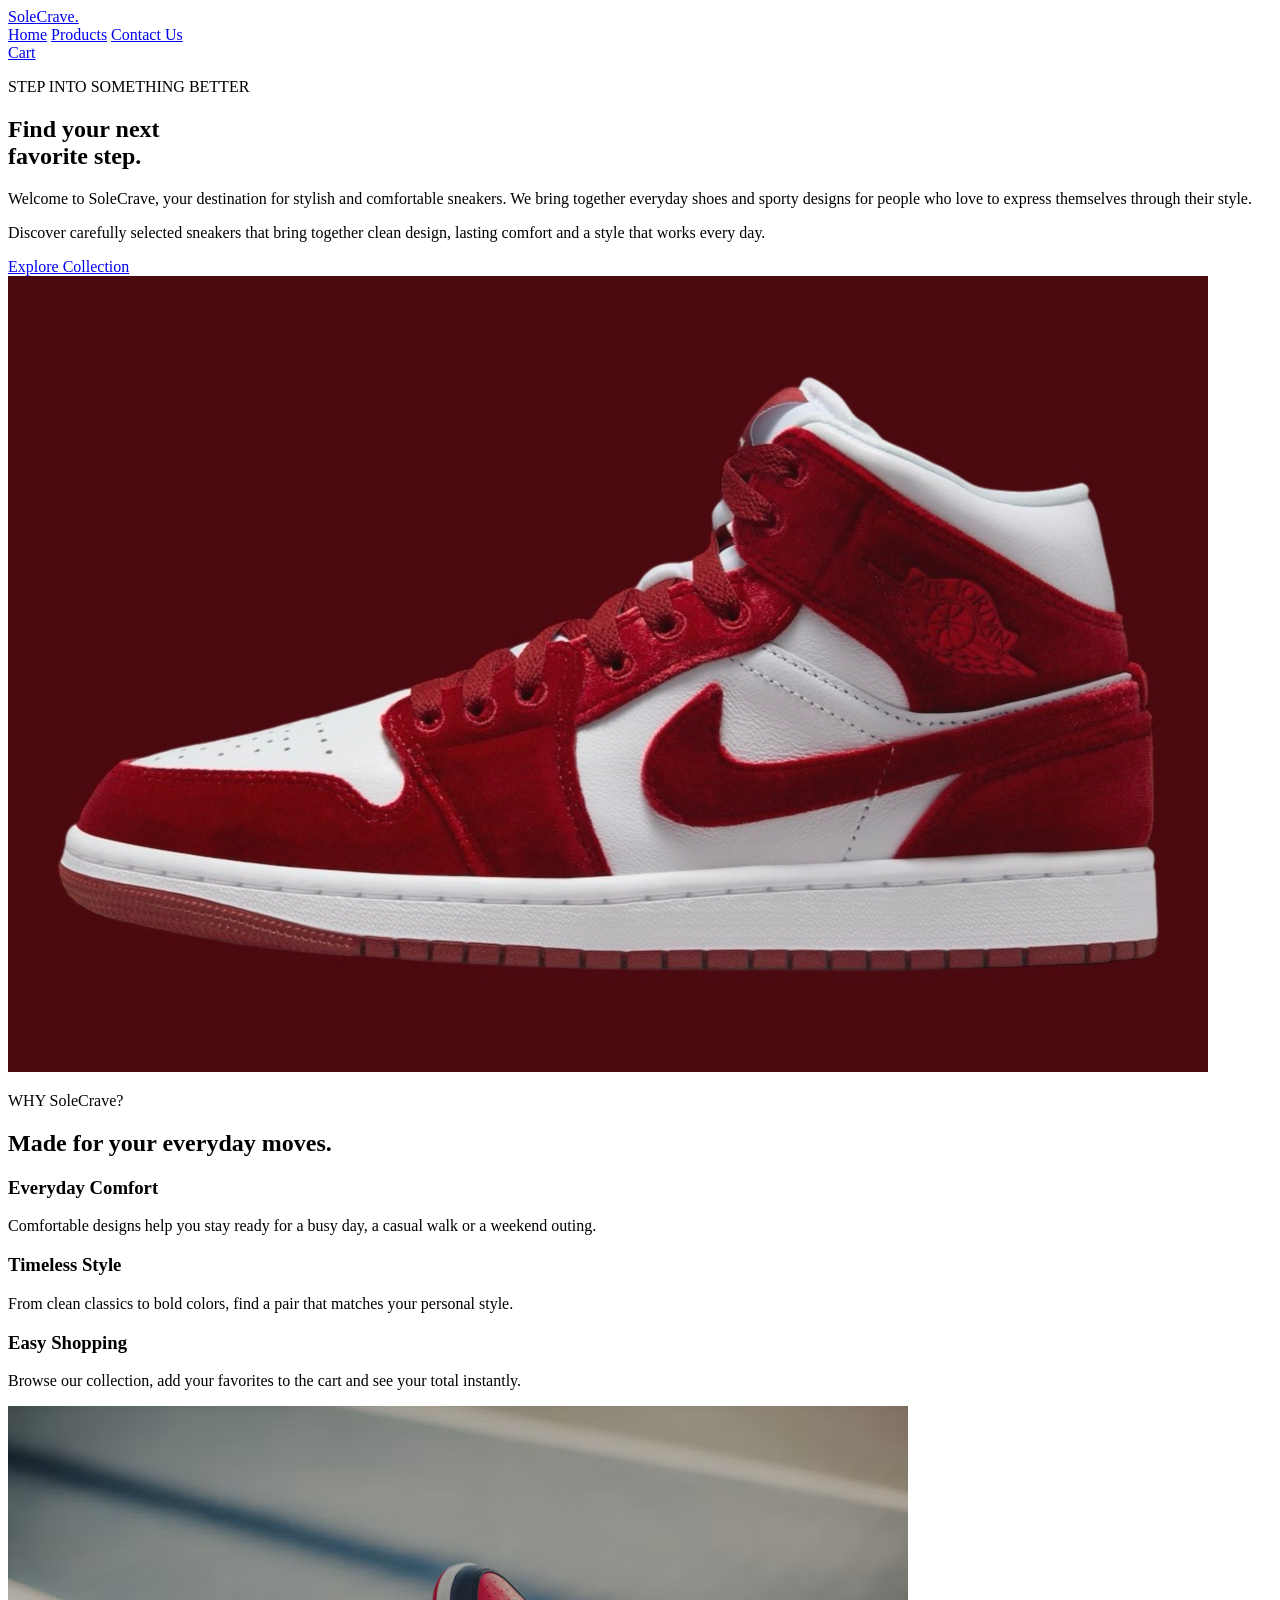
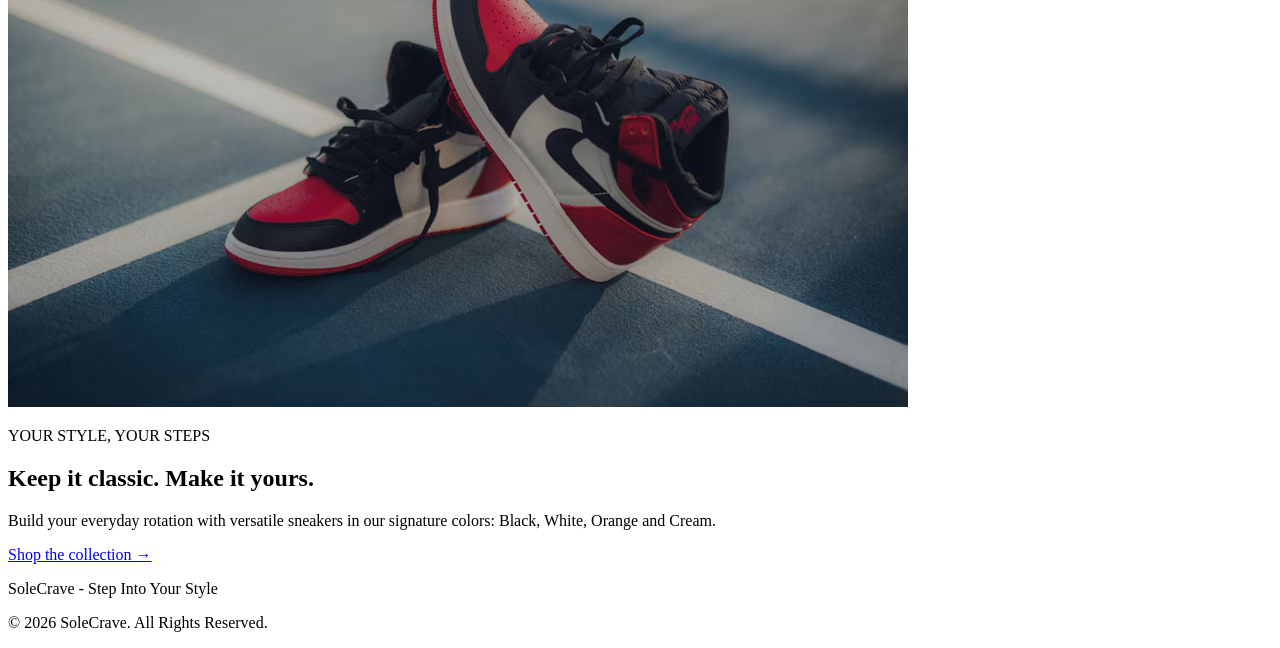
==== index.html @ fb66ddc5 "completed index.html full setup" ====
<!DOCTYPE html>
<html lang="en">
<head>
    <meta charset="UTF-8">
    <meta name="viewport" content="width=device-width, initial-scale=1.0">
    <title>SoleCrave | Home</title>
    <link rel="stylesheet" href="style.css">
</head>
<body>
    <!--Name: Rubayet Rahman Rahad | ID: 2310106 -->
    <header>
        <a class="logo" href="index.html">Sole<span>Crave.</span></a>
        <nav>
            <a class="active" href="index.html">Home</a>
            <a href="products.html">Products</a>
            <a href="contact.html">Contact Us</a>
        </nav>
        <a class="nav-cart" href="products.html#cart">Cart</a>
    </header>

    <main>
        <section class="hero">
            <div class="hero-text">
                <p class="eyebrow">STEP INTO SOMETHING BETTER</p>
                <h1>Find your next<br><span>favorite step.</span></h1>
                <p class="hero-description">Welcome to SoleCrave, your destination for stylish and comfortable sneakers. We bring together everyday shoes and sporty designs for people who love to express themselves through their style.</p>
                <p>Discover carefully selected sneakers that bring together clean design, lasting comfort and a style that works every day.</p>
                <a class="button-link" href="products.html">Explore Collection</a>
            </div>
            <div class="hero-image">
                <img src="pictures/index 1st image.jpg" alt="Air jordan 1 High">
            </div>
        </section>

        <section class="intro-section">
            <p class="eyebrow">WHY SoleCrave?</p>
            <h2>Made for your everyday moves.</h2>
            <div class="container">
                <div class="info-card">
                    <h3>Everyday Comfort</h3>
                    <p>Comfortable designs help you stay ready for a busy day, a casual walk or a weekend outing.</p>
                </div>
                <div class="info-card">
                    <h3>Timeless Style</h3>
                    <p>From clean classics to bold colors, find a pair that matches your personal style.</p>
                </div>
                <div class="info-card">
                    <h3>Easy Shopping</h3>
                    <p>Browse our collection, add your favorites to the cart and see your total instantly.</p>
                </div>
            </div>
        </section>

        <section class="feature-section">
            <img src="pictures/index 2nd image.jpg" alt="White sneaker close-up">
            <div>
                <p class="eyebrow">YOUR STYLE, YOUR STEPS</p>
                <h2>Keep it classic. Make it yours.</h2>
                <p>Build your everyday rotation with versatile sneakers in our signature colors: Black, White, Orange and Cream.</p>
                <a class="text-link" href="products.html">Shop the collection →</a>
            </div>
        </section>
    </main>

    <footer>
         <p>SoleCrave - Step Into Your Style</p>
         <p>© 2026 SoleCrave. All Rights Reserved.</p>
       
    </footer>
</body>
</html>
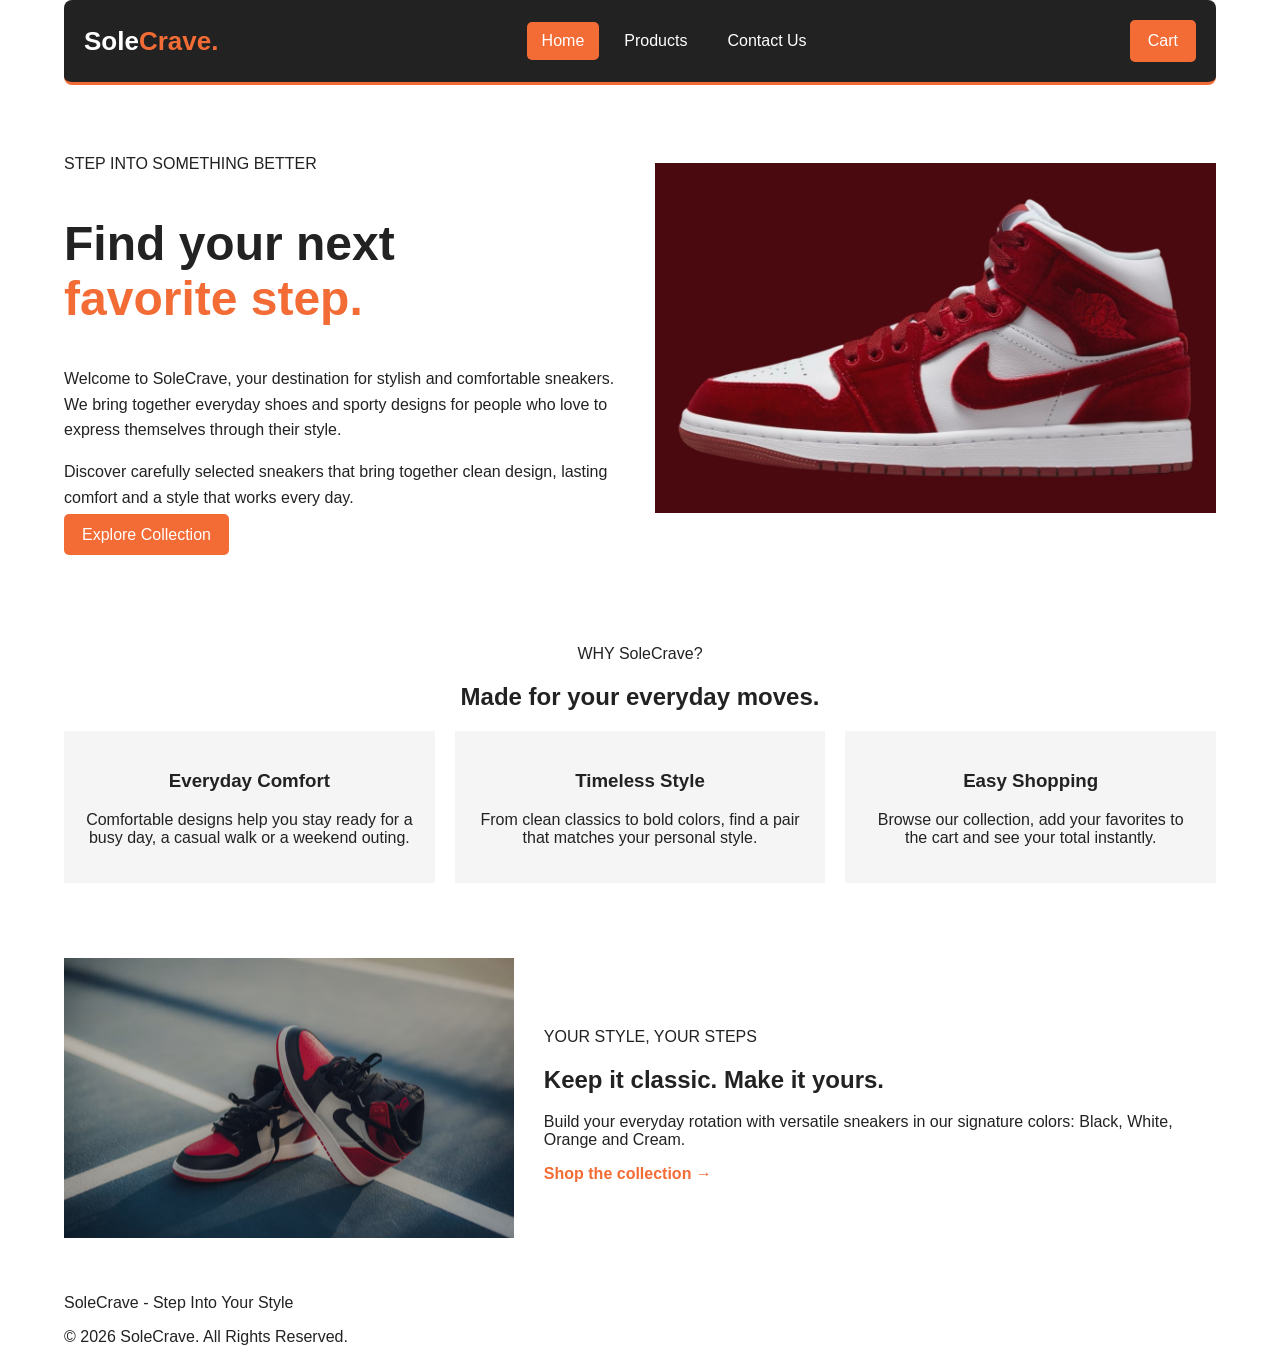
==== commit 6dbff6e4: "added basic css and css for index page also added 2 products and pictures in products" ====
--- a/index.html
+++ b/index.html
@@ -68,4 +68,4 @@
        
     </footer>
 </body>
-</html>
+</html>
--- a/style.css
+++ b/style.css
@@ -0,0 +1,147 @@
+/* General Style */
+* {
+    box-sizing: border-box;
+}
+
+body {
+    width: 90%;
+    max-width: 1200px;
+    margin: auto;
+    font-family: Arial, sans-serif;
+    background-color: #ffffff;
+    color: #222222;
+}
+
+/* Header and Navigation */
+header {
+    display: flex;
+    justify-content: space-between;
+    align-items: center;
+    padding: 20px;
+    background-color: #222222;
+    border-bottom: 3px solid #f36b35;
+    border-radius: 8px;
+}
+
+.logo {
+    font-size: 26px;
+    font-weight: bold;
+    text-decoration: none;
+    color: #ffffff;
+}
+
+.logo span {
+    color: #f36b35;
+}
+
+nav {
+    display: flex;
+    gap: 10px;
+}
+
+nav a {
+    text-decoration: none;
+    color: #ffffff;
+    padding: 10px 15px;
+    border-radius: 5px;
+}
+
+nav a:hover, nav a.active {
+    background-color: #f36b35;
+    color: white;
+}
+
+.nav-cart, button, .button-link {
+    background-color: #f36b35;
+    color: white;
+    border: none;
+    padding: 12px 18px;
+    text-decoration: none;
+    cursor: pointer;
+    border-radius: 5px;
+}
+
+button:hover, .button-link:hover, .nav-cart:hover {
+    background-color: #ffffff;
+    color: #222222;
+}
+
+/* Home Page */
+.hero {
+    display: flex;
+    align-items: center;
+    gap: 30px;
+    padding: 50px 0;
+}
+
+.hero-text, .hero-image {
+    flex: 1;
+}
+
+.hero h1 {
+    font-size: 48px;
+}
+
+.hero h1 span {
+    color: #f36b35;
+}
+
+.hero p {
+    line-height: 1.6;
+}
+
+.hero img {
+    width: 100%;
+    height: 350px;
+    object-fit: cover;
+}
+
+.intro-section, .hours-section {
+    text-align: center;
+    padding: 35px 0;
+}
+
+.container {
+    display: flex;
+    gap: 20px;
+    margin-top: 20px;
+}
+
+.info-card {
+    flex: 1;
+    padding: 20px;
+    background-color: #f5f5f5;
+}
+
+.feature-section {
+    display: flex;
+    align-items: center;
+    gap: 30px;
+    padding: 40px 0;
+}
+
+.feature-section img {
+    width: 45%;
+    height: 280px;
+    object-fit: cover;
+}
+
+.text-link {
+    color: #f36b35;
+    font-weight: bold;
+    text-decoration: none;
+}
+
+/* Page Headings */
+.page-main {
+    min-height: 70vh;
+}
+
+.page-heading {
+    text-align: center;
+    padding: 40px 0;
+}
+
+.page-heading p {
+    color: #666666;
+}
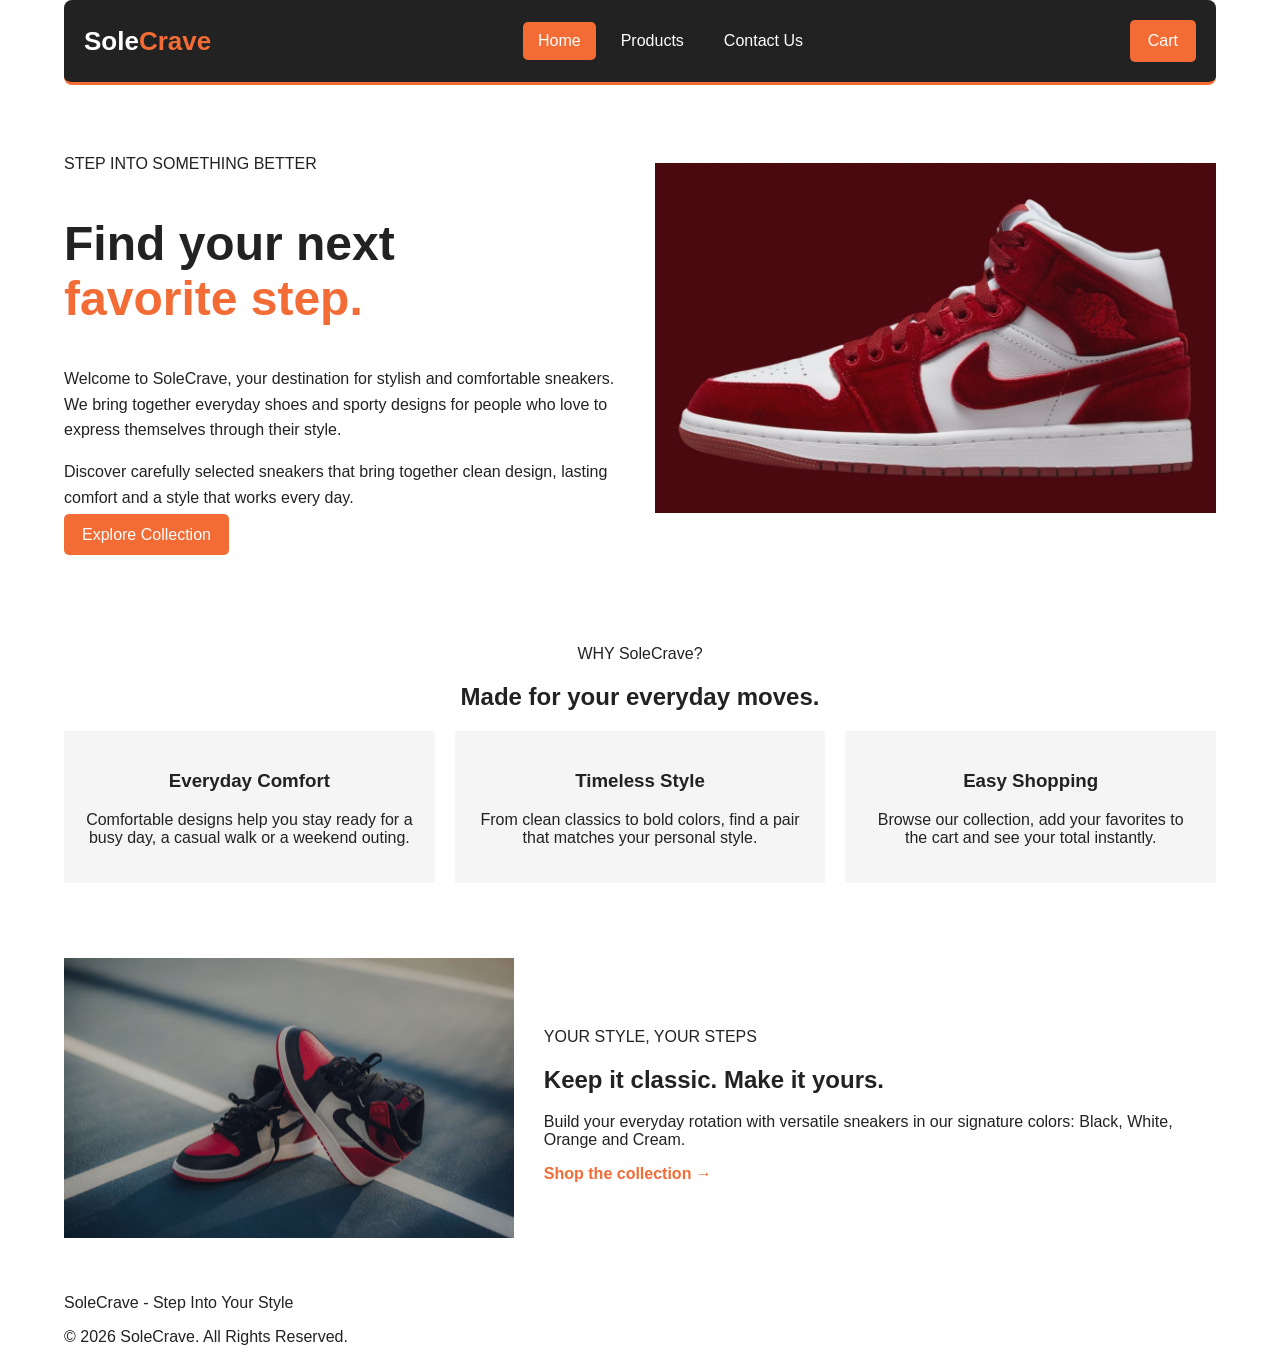
==== commit 888e379b: "completed contact.html" ====
--- a/index.html
+++ b/index.html
@@ -9,7 +9,7 @@
 <body>
     <!--Name: Rubayet Rahman Rahad | ID: 2310106 -->
     <header>
-        <a class="logo" href="index.html">Sole<span>Crave.</span></a>
+        <a class="logo" href="index.html">Sole<span>Crave</span></a>
         <nav>
             <a class="active" href="index.html">Home</a>
             <a href="products.html">Products</a>
--- a/style.css
+++ b/style.css
@@ -144,4 +144,94 @@
 
 .page-heading p {
     color: #666666;
-}+}
+/* Products Page */
+.product-grid, .productContainer {
+    display: grid;
+    grid-template-columns: repeat(4, 1fr);
+    gap: 20px;
+    margin-bottom: 40px;
+}
+
+.product-card, .productCard {
+    background-color: #f5f5f5;
+    padding-bottom: 15px;
+}
+
+.product-card img, .productCard img {
+    width: 100%;
+    height: 190px;
+    object-fit: cover;
+}
+
+.product-info {
+    padding: 15px;
+}
+
+.product-info p, .productCard p {
+    color: #666666;
+}
+
+.product-type {
+    color: #f36b35;
+    font-size: 12px;
+}
+
+.price {
+    color: #f36b35 !important;
+    font-weight: bold;
+}
+
+.product-bottom {
+    display: flex;
+    justify-content: space-between;
+    align-items: center;
+    gap: 10px;
+}
+
+.product-bottom button {
+    padding: 10px;
+}
+
+.productCard h3, .productCard p, .productCard button {
+    margin-left: 15px;
+    margin-right: 15px;
+}
+
+/* Shopping Cart */
+.cart-section, .cartSection {
+    background-color: #f5f5f5;
+    padding: 25px;
+    margin: 30px 0 50px;
+}
+
+.cart-heading, .cart-row, .cart-total {
+    display: flex;
+    justify-content: space-between;
+    gap: 15px;
+}
+
+.cart-row {
+    padding: 12px 0;
+    border-bottom: 1px solid #dddddd;
+}
+
+.cart-total, .cartTotal {
+    display: flex;
+    justify-content: space-between;
+    align-items: center;
+    padding-top: 15px;
+    font-size: 20px;
+}
+
+.cart-total strong, .cartTotal span {
+    color: #f36b35;
+}
+
+.clear-button, .clearButton {
+    background-color: #222222;
+}
+
+.cartIntro {
+    color: #666666;
+}
